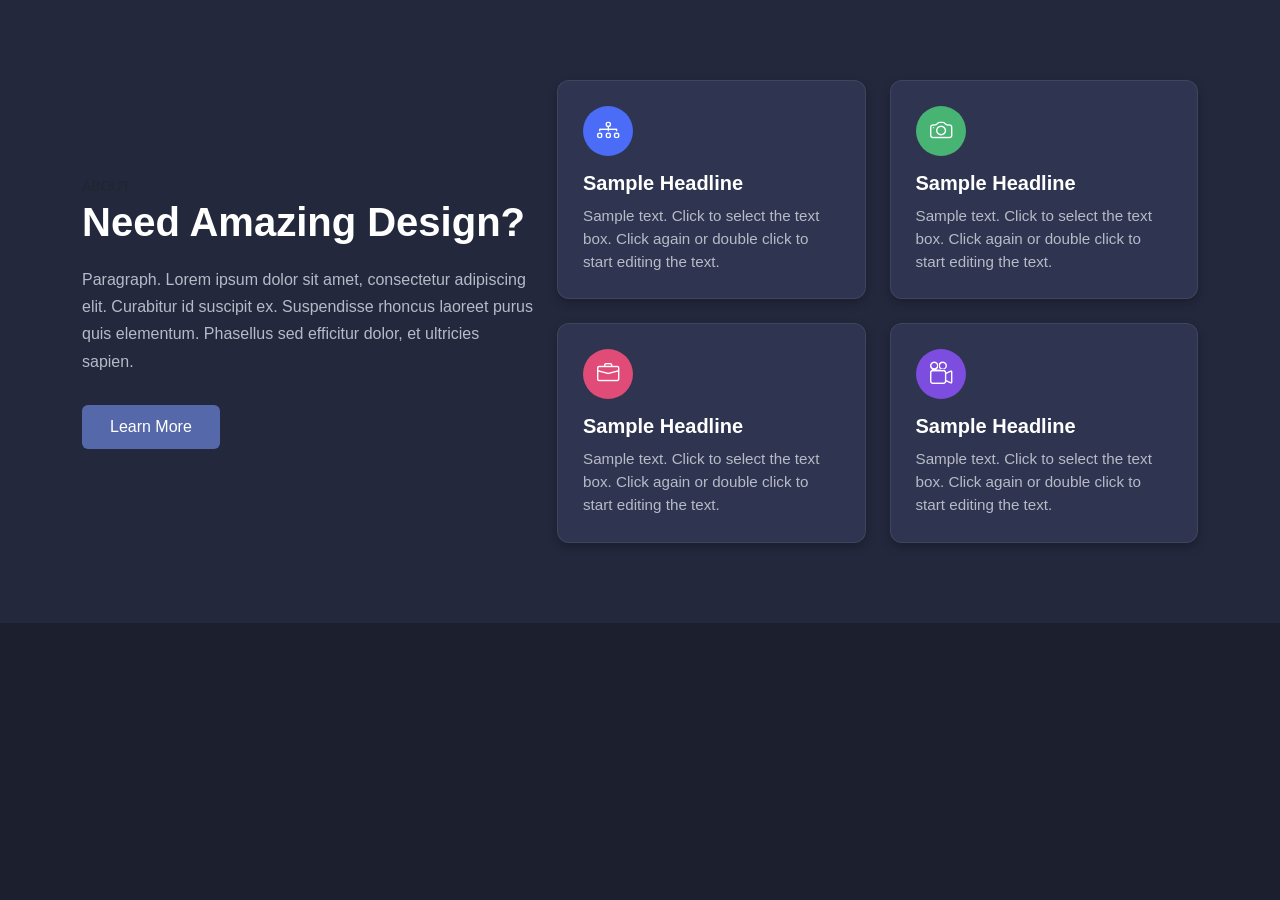
==== test.html @ 6170c695 "created a new project and design some section" ====
<!DOCTYPE html>
<html lang="en">
<head>
  <meta charset="UTF-8">
  <meta name="viewport" content="width=device-width, initial-scale=1.0">
  <title>Need Amazing Design Section</title>
  <link href="https://cdn.jsdelivr.net/npm/bootstrap@5.3.3/dist/css/bootstrap.min.css" rel="stylesheet">
  <link rel="stylesheet" href="https://cdn.jsdelivr.net/npm/bootstrap-icons@1.11.3/font/bootstrap-icons.css">

  <style>
    :root {
      /* Your Theme Variables */
      --primary-color: #23283d;
      --primary-light: #2e3550;
      --primary-dark: #1a1e2d;
      --accent-color: #5568aa;
      --accent-light: #7085c2;
      --accent-dark: #3d4f8a;
      --nav-accent-white: #f4f5fa;
      --background-color: #1c1f2e;
      --section-alt-bg: #2a2f44;
      --card-bg: #2f3550;
      --border-color: rgba(255, 255, 255, 0.08);
      --text-color: #f4f5fa;
      --text-muted: #b7bac7;
      --heading-color: #ffffff;
      --border-radius: 12px;
      --font-family: 'Poppins', 'Helvetica Neue', Helvetica, Arial, sans-serif;
    }

    body {
      font-family: var(--font-family);
      background-color: var(--background-color);
      color: var(--text-color);
    }

    /* SECTION */
    .design-section {
      background-color: var(--primary-color);
      padding: 80px 0;
    }

    .design-left h2 {
      color: var(--heading-color);
      font-weight: 700;
      font-size: 2.5rem;
      margin-bottom: 20px;
    }

    .design-left p {
      color: var(--text-muted);
      font-size: 1rem;
      line-height: 1.7;
      margin-bottom: 30px;
    }

    .btn-learn {
      background-color: var(--accent-color);
      color: #fff;
      border: none;
      padding: 10px 28px;
      border-radius: 6px;
      font-weight: 500;
      transition: 0.3s ease;
    }

    .btn-learn:hover {
      background-color: var(--accent-dark);
      color: #fff;
    }

    /* CARD STYLING */
    .design-card {
      background-color: var(--card-bg);
      border: 1px solid var(--border-color);
      border-radius: var(--border-radius);
      padding: 25px;
      box-shadow: 0 4px 10px rgba(0, 0, 0, 0.25);
      transition: all 0.3s ease;
      height: 100%;
    }

    .design-card:hover {
      transform: translateY(-5px);
      box-shadow: 0 8px 18px rgba(0, 0, 0, 0.35);
    }

    .icon-box {
      width: 50px;
      height: 50px;
      display: flex;
      align-items: center;
      justify-content: center;
      border-radius: 50%;
      margin-bottom: 15px;
      color: #fff;
      font-size: 1.4rem;
    }

    .icon-blue { background-color: #4a6cf7; }
    .icon-green { background-color: #48b474; }
    .icon-pink { background-color: #e14b77; }
    .icon-purple { background-color: #7d4de0; }

    .design-card h5 {
      color: var(--heading-color);
      font-weight: 600;
      margin-bottom: 10px;
    }

    .design-card p {
      color: var(--text-muted);
      font-size: 0.95rem;
      margin: 0;
    }
  </style>
</head>
<body>

<section class="design-section">
  <div class="container">
    <div class="row align-items-center">
      
      <!-- LEFT CONTENT -->
      <div class="col-lg-5 mb-5 mb-lg-0 design-left">
        <small class="text-uppercase text-muted">About</small>
        <h2>Need Amazing Design?</h2>
        <p>
          Paragraph. Lorem ipsum dolor sit amet, consectetur adipiscing elit. 
          Curabitur id suscipit ex. Suspendisse rhoncus laoreet purus quis elementum. 
          Phasellus sed efficitur dolor, et ultricies sapien. 
        </p>
        <button class="btn btn-learn">Learn More</button>
      </div>

      <!-- RIGHT SIDE CARDS -->
      <div class="col-lg-7">
        <div class="row g-4">
          <div class="col-md-6">
            <div class="design-card">
              <div class="icon-box icon-blue"><i class="bi bi-diagram-3"></i></div>
              <h5>Sample Headline</h5>
              <p>Sample text. Click to select the text box. Click again or double click to start editing the text.</p>
            </div>
          </div>

          <div class="col-md-6">
            <div class="design-card">
              <div class="icon-box icon-green"><i class="bi bi-camera"></i></div>
              <h5>Sample Headline</h5>
              <p>Sample text. Click to select the text box. Click again or double click to start editing the text.</p>
            </div>
          </div>

          <div class="col-md-6">
            <div class="design-card">
              <div class="icon-box icon-pink"><i class="bi bi-briefcase"></i></div>
              <h5>Sample Headline</h5>
              <p>Sample text. Click to select the text box. Click again or double click to start editing the text.</p>
            </div>
          </div>

          <div class="col-md-6">
            <div class="design-card">
              <div class="icon-box icon-purple"><i class="bi bi-camera-reels"></i></div>
              <h5>Sample Headline</h5>
              <p>Sample text. Click to select the text box. Click again or double click to start editing the text.</p>
            </div>
          </div>
        </div>
      </div>

    </div>
  </div>
</section>

<script src="https://cdn.jsdelivr.net/npm/bootstrap@5.3.3/dist/js/bootstrap.bundle.min.js"></script>
</body>
</html>
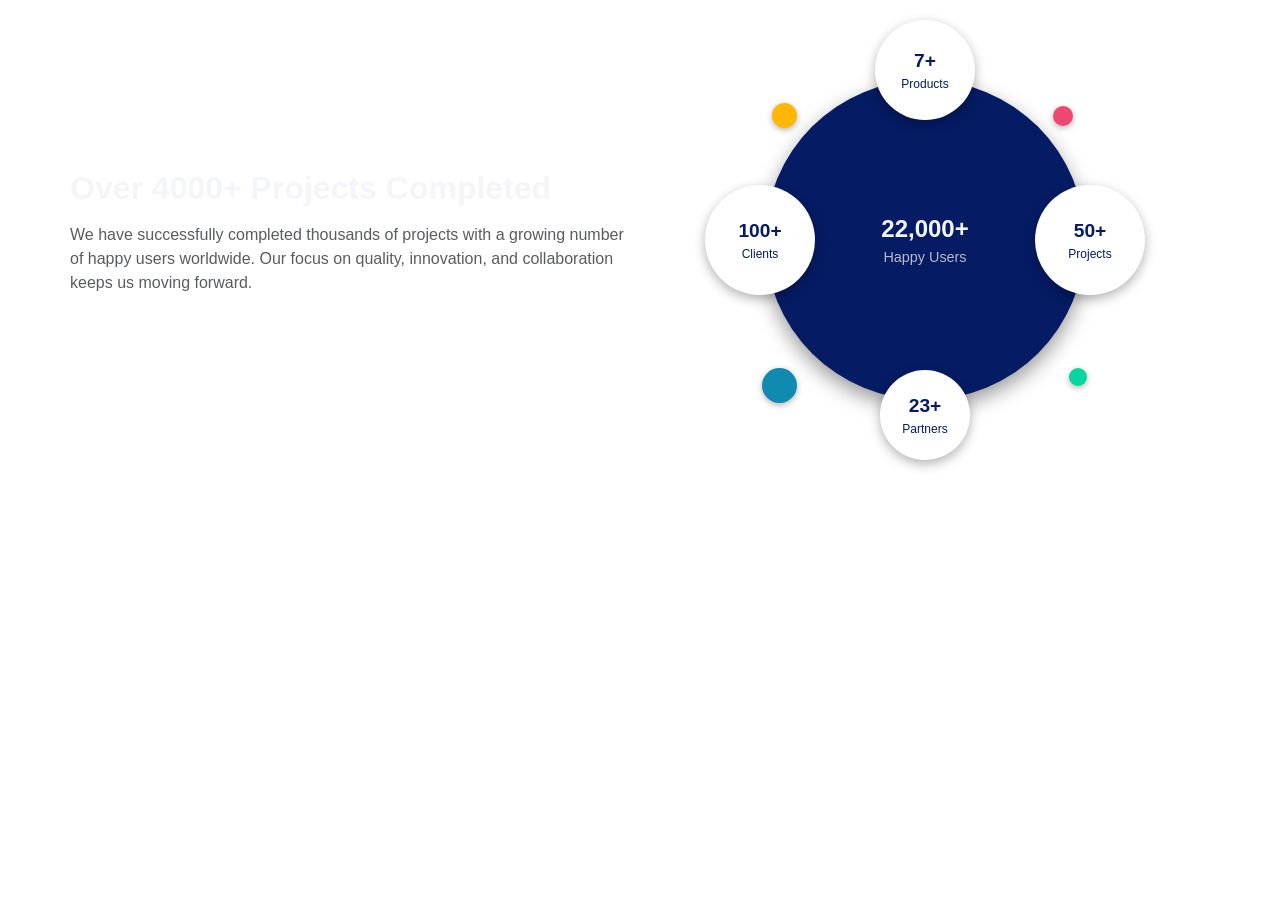
==== commit 806497ba: "counting" ====
--- a/test.html
+++ b/test.html
@@ -1,179 +1,180 @@
 <!DOCTYPE html>
 <html lang="en">
 <head>
-  <meta charset="UTF-8">
-  <meta name="viewport" content="width=device-width, initial-scale=1.0">
-  <title>Need Amazing Design Section</title>
+  <meta charset="UTF-8" />
+  <meta name="viewport" content="width=device-width, initial-scale=1.0" />
+  <title>Happy Clients Section (Dark Theme)</title>
   <link href="https://cdn.jsdelivr.net/npm/bootstrap@5.3.3/dist/css/bootstrap.min.css" rel="stylesheet">
-  <link rel="stylesheet" href="https://cdn.jsdelivr.net/npm/bootstrap-icons@1.11.3/font/bootstrap-icons.css">
-
   <style>
     :root {
-      /* Your Theme Variables */
-      --primary-color: #23283d;
-      --primary-light: #2e3550;
-      --primary-dark: #1a1e2d;
-      --accent-color: #5568aa;
-      --accent-light: #7085c2;
-      --accent-dark: #3d4f8a;
-      --nav-accent-white: #f4f5fa;
-      --background-color: #1c1f2e;
-      --section-alt-bg: #2a2f44;
-      --card-bg: #2f3550;
-      --border-color: rgba(255, 255, 255, 0.08);
+ 
+      --primary-white: #ffffff;
+    
+
+      --accent-dark: #051b64;
       --text-color: #f4f5fa;
       --text-muted: #b7bac7;
-      --heading-color: #ffffff;
       --border-radius: 12px;
       --font-family: 'Poppins', 'Helvetica Neue', Helvetica, Arial, sans-serif;
     }
 
     body {
       font-family: var(--font-family);
-      background-color: var(--background-color);
+      /* background: linear-gradient(90deg, var(--primary-dark), var(--primary-color)); */
       color: var(--text-color);
+      overflow-x: hidden;
     }
 
-    /* SECTION */
-    .design-section {
-      background-color: var(--primary-color);
+    section {
       padding: 80px 0;
+      text-align: center;
     }
 
-    .design-left h2 {
+    h2 {
       color: var(--heading-color);
-      font-weight: 700;
-      font-size: 2.5rem;
-      margin-bottom: 20px;
     }
 
-    .design-left p {
-      color: var(--text-muted);
-      font-size: 1rem;
-      line-height: 1.7;
-      margin-bottom: 30px;
+    .midCircle-wrapper {
+      position: relative;
+      width: fit-content;
+      margin: 0 auto;
     }
 
-    .btn-learn {
-      background-color: var(--accent-color);
-      color: #fff;
-      border: none;
-      padding: 10px 28px;
-      border-radius: 6px;
-      font-weight: 500;
-      transition: 0.3s ease;
-    }
-
-    .btn-learn:hover {
-      background-color: var(--accent-dark);
-      color: #fff;
-    }
-
-    /* CARD STYLING */
-    .design-card {
-      background-color: var(--card-bg);
-      border: 1px solid var(--border-color);
-      border-radius: var(--border-radius);
-      padding: 25px;
-      box-shadow: 0 4px 10px rgba(0, 0, 0, 0.25);
-      transition: all 0.3s ease;
-      height: 100%;
-    }
-
-    .design-card:hover {
-      transform: translateY(-5px);
-      box-shadow: 0 8px 18px rgba(0, 0, 0, 0.35);
-    }
-
-    .icon-box {
-      width: 50px;
-      height: 50px;
+    .midCircle {
+      width: 320px;
+      height: 320px;
+      position: relative;
+      background: var(--accent-dark);
+      border-radius: 50%;
+      margin: 0 auto;
+      box-shadow: 0 8px 20px rgba(0,0,0,0.4);
       display: flex;
       align-items: center;
       justify-content: center;
-      border-radius: 50%;
-      margin-bottom: 15px;
-      color: #fff;
-      font-size: 1.4rem;
     }
 
-    .icon-blue { background-color: #4a6cf7; }
-    .icon-green { background-color: #48b474; }
-    .icon-pink { background-color: #e14b77; }
-    .icon-purple { background-color: #7d4de0; }
-
-    .design-card h5 {
-      color: var(--heading-color);
-      font-weight: 600;
-      margin-bottom: 10px;
+    .circle-text {
+      position: relative;
+      /* background: var(--card-bg); */
+      padding: 15px 40px;
+      border-radius: 50px;
+      font-size: 1.5rem;
+      font-weight: 700;
+      color: var(--accent-light);
+      /* box-shadow: 0 4px 12px rgba(0,0,0,0.2); */
     }
 
-    .design-card p {
+    .circle-text span {
+      display: block;
+      font-size: 0.9rem;
       color: var(--text-muted);
-      font-size: 0.95rem;
-      margin: 0;
+      font-weight: 500;
+    }
+
+    .mini-circle {
+      position: absolute;
+      background: var( --primary-white);
+      border-radius: 50%;
+      box-shadow: 0 4px 12px rgba(0,0,0,0.3);
+      display: flex;
+      align-items: center;
+      justify-content: center;
+      flex-direction: column;
+      font-size: 1.2rem;
+      font-weight: 700;
+      color: var(--accent-dark);
+      border: 2px solid var(--border-color);
+    }
+
+    .mini-circle span {
+      font-size: 0.75rem;
+      color: var(--accent-dark);
+      font-weight: 500;
+    }
+
+    /* Circle Positions */
+    .mini-top    { top: -60px; left: 50%; transform: translateX(-50%); width: 100px; height: 100px; }
+    .mini-left   { left: -60px; top: 50%; transform: translateY(-50%); width: 110px; height: 110px; }
+    .mini-right  { right: -60px; top: 50%; transform: translateY(-50%); width: 110px; height: 110px; }
+    .mini-bottom { bottom: -60px; left: 50%; transform: translateX(-50%); width: 90px; height: 90px; }
+
+    /* Decorative dots */
+    .dot {
+      position: absolute;
+      border-radius: 50%;
+      z-index: 1;
+      box-shadow: 0 2px 6px rgba(0,0,0,0.3);
+    }
+
+    .dot1 { width: 25px; height: 25px; background: #ffb703;  bottom: 85%; right: 90%; } 
+    .dot2 { width: 20px; height: 20px; background: #ef476f; top: 8%; left: 90%; } 
+    .dot3 { width: 18px; height: 18px; background: #06d6a0;  left:95% ; top: 90%; } 
+    .dot4 { width: 35px; height: 35px; background: #118ab2; top: 90%; right: 90%; }
+
+    /* Responsive */
+    @media (max-width: 992px) {
+      .midCircle { width: 260px; height: 260px; }
+      .mini-circle { width: 90px; height: 90px; font-size: 1rem; }
+      .circle-text { font-size: 1.2rem; padding: 12px 30px; }
+    }
+
+    @media (max-width: 768px) {
+      .midCircle { width: 230px; height: 230px; }
+      .mini-circle { width: 75px; height: 75px; font-size: 0.95rem; }
+      .circle-text { font-size: 1rem; padding: 10px 25px; }
+      .mini-top { top: -40px; }
+      .mini-left { left: -40px; }
+      .mini-right { right: -40px; }
+      .mini-bottom { bottom: -40px; }
+    }
+
+    @media (max-width: 576px) {
+      .midCircle { width: 200px; height: 200px; }
+      .mini-circle { width: 65px; height: 65px; font-size: 0.85rem; }
+      .circle-text { font-size: 0.9rem; padding: 8px 20px; }
+      .circle-text span { font-size: 0.7rem; }
+      .mini-top { top: -35px; }
+      .mini-left { left: -35px; }
+      .mini-right { right: -35px; }
+      .mini-bottom { bottom: -35px; }
     }
   </style>
 </head>
 <body>
 
-<section class="design-section">
+<section>
   <div class="container">
     <div class="row align-items-center">
-      
-      <!-- LEFT CONTENT -->
-      <div class="col-lg-5 mb-5 mb-lg-0 design-left">
-        <small class="text-uppercase text-muted">About</small>
-        <h2>Need Amazing Design?</h2>
-        <p>
-          Paragraph. Lorem ipsum dolor sit amet, consectetur adipiscing elit. 
-          Curabitur id suscipit ex. Suspendisse rhoncus laoreet purus quis elementum. 
-          Phasellus sed efficitur dolor, et ultricies sapien. 
+      <div class="col-lg-6 text-lg-start text-center mb-5 mb-lg-0 p-lg-0 p-3">
+        <h2 class="fw-bold">Over <span style="color: var(--accent-light);">4000+</span> Projects Completed</h2>
+        <p class="text-muted mt-3">
+          We have successfully completed thousands of projects with a growing number of happy users worldwide.
+          Our focus on quality, innovation, and collaboration keeps us moving forward.
         </p>
-        <button class="btn btn-learn">Learn More</button>
       </div>
 
-      <!-- RIGHT SIDE CARDS -->
-      <div class="col-lg-7">
-        <div class="row g-4">
-          <div class="col-md-6">
-            <div class="design-card">
-              <div class="icon-box icon-blue"><i class="bi bi-diagram-3"></i></div>
-              <h5>Sample Headline</h5>
-              <p>Sample text. Click to select the text box. Click again or double click to start editing the text.</p>
+      <div class="col-lg-6 position-relative p-lg-0 p-3">
+        <div class="midCircle-wrapper">
+          <div class="midCircle">
+            <div class="circle-text">
+              22,000+<br><span>Happy Users</span>
             </div>
+
+            <div class="mini-circle mini-top">7+<span>Products</span></div>
+            <div class="mini-circle mini-bottom">23+<span>Partners</span></div>
+            <div class="mini-circle mini-left">100+<span>Clients</span></div>
+            <div class="mini-circle mini-right">50+<span>Projects</span></div>
           </div>
 
-          <div class="col-md-6">
-            <div class="design-card">
-              <div class="icon-box icon-green"><i class="bi bi-camera"></i></div>
-              <h5>Sample Headline</h5>
-              <p>Sample text. Click to select the text box. Click again or double click to start editing the text.</p>
-            </div>
-          </div>
-
-          <div class="col-md-6">
-            <div class="design-card">
-              <div class="icon-box icon-pink"><i class="bi bi-briefcase"></i></div>
-              <h5>Sample Headline</h5>
-              <p>Sample text. Click to select the text box. Click again or double click to start editing the text.</p>
-            </div>
-          </div>
-
-          <div class="col-md-6">
-            <div class="design-card">
-              <div class="icon-box icon-purple"><i class="bi bi-camera-reels"></i></div>
-              <h5>Sample Headline</h5>
-              <p>Sample text. Click to select the text box. Click again or double click to start editing the text.</p>
-            </div>
-          </div>
+          <div class="dot dot1"></div>
+          <div class="dot dot2"></div>
+          <div class="dot dot3"></div>
+          <div class="dot dot4"></div>
         </div>
       </div>
-
     </div>
   </div>
 </section>
 
-<script src="https://cdn.jsdelivr.net/npm/bootstrap@5.3.3/dist/js/bootstrap.bundle.min.js"></script>
 </body>
 </html>
